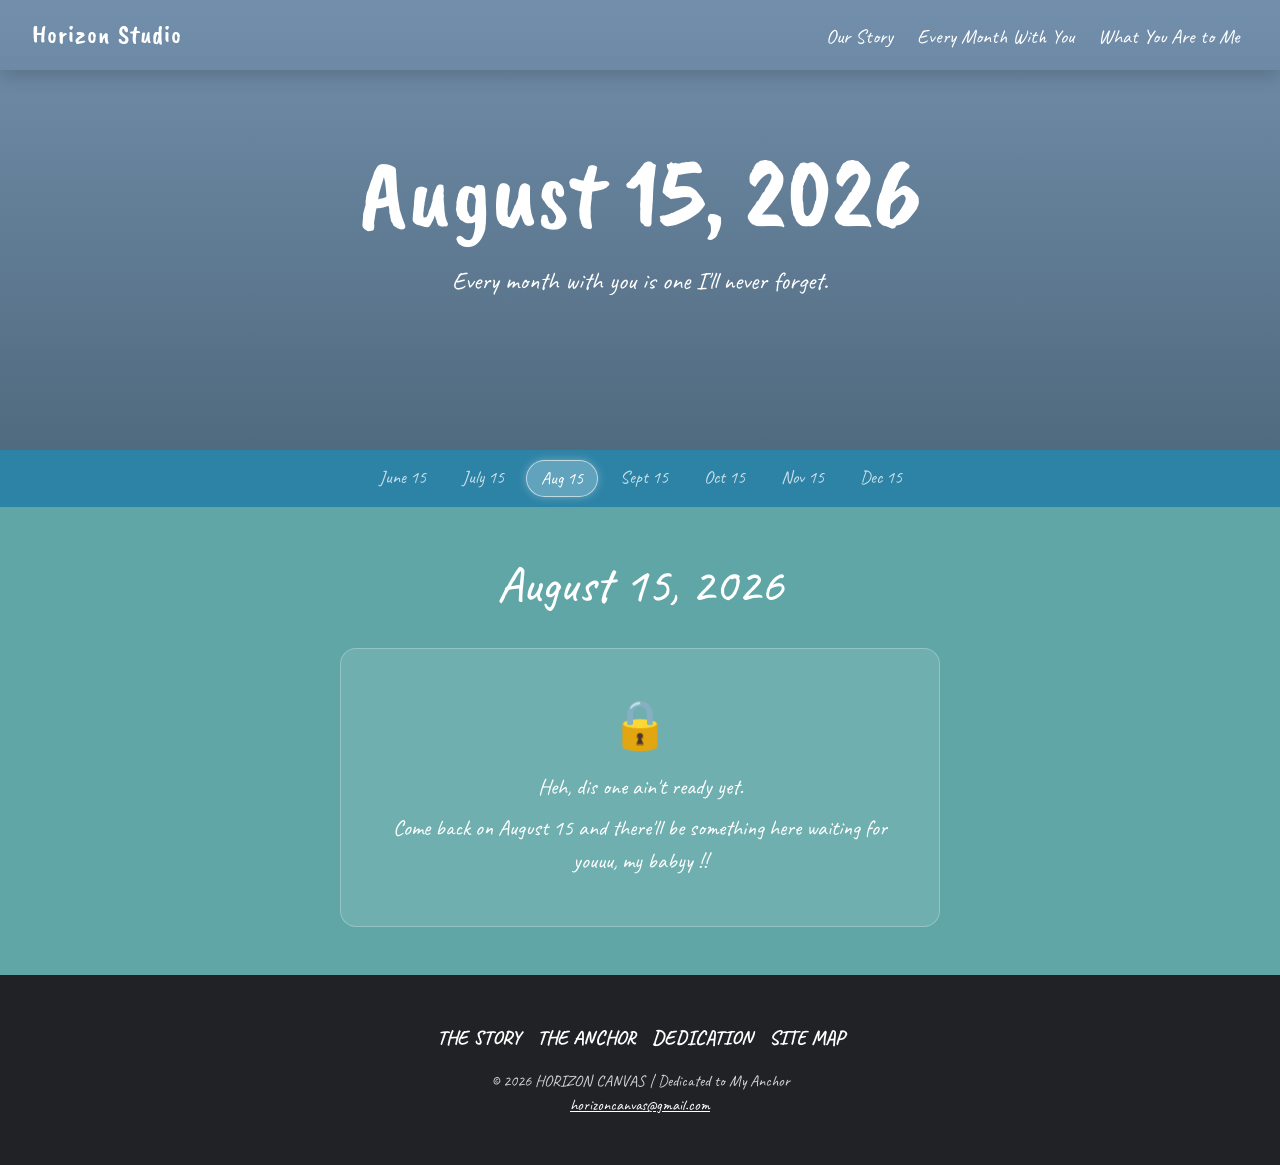
==== august.html @ 9392f64d "Add files via upload" ====
<!DOCTYPE html>
<html lang="en">
  <head>
    <meta charset="UTF-8" />
    <meta name="viewport" content="width=device-width, initial-scale=1.0" />
    <title>August 15 — Horizon Studio</title>
    <link href="https://cdn.jsdelivr.net/npm/bootstrap@5.3.3/dist/css/bootstrap.min.css" rel="stylesheet" integrity="sha384-QWTKZyjpPEjISv5WaRU9OFeRpok6YctnYmDr5pNlyT2bRjXh0JMhjY6hW+ALEwIH" crossorigin="anonymous" />
    <link rel="preconnect" href="https://fonts.googleapis.com" />
    <link rel="preconnect" href="https://fonts.gstatic.com" crossorigin />
    <link href="https://fonts.googleapis.com/css2?family=Caveat+Brush&family=Caveat:wght@400..700&display=swap" rel="stylesheet" />
    <link rel="stylesheet" href="style.css" />
  </head>

  <body class="d-flex flex-column min-vh-100">
    <section class="header">
      <nav class="navbar navbar-expand-lg fixed-top shadow" id="mainNavbar">
  <div class="container-fluid">
    <h2 class="m-0" style="color:white;font-family:'Caveat Brush',cursive;">Horizon Studio</h2>
    <button
      class="navbar-toggler"
      type="button"
      data-bs-toggle="collapse"
      data-bs-target="#navMenu"
      aria-controls="navMenu"
      aria-expanded="false"
      aria-label="Toggle navigation"
      style="border-color:rgba(255,255,255,0.7);"
    >
      <span class="navbar-toggler-icon" style="filter:invert(1);"></span>
    </button>
    <div class="collapse navbar-collapse" id="navMenu">
      <button
        class="navbar-close"
        type="button"
        data-bs-toggle="collapse"
        data-bs-target="#navMenu"
        aria-label="Close navigation"
      >✕</button>
      <ul class="navbar-nav ms-auto gap-2">
        <li class="nav-item"><a class="nav-link" href="index.html">Our Story</a></li>
        <li class="nav-item"><a class="nav-link" href="monthsary.html">Every Month With You</a></li>
        <li class="nav-item"><a class="nav-link" href="appreciation.html">What You Are to Me</a></li>
      </ul>
    </div>
  </div>
</nav>

      <div class="mid-cont">
        <h1>August 15, 2026</h1>
        <p>Every month with you is one I'll never forget.</p>
      </div>
    </section>

    <div class="month-nav">
      <div class="container-fluid">
        <div class="month-nav-links">
          <a href="june.html" class="month-link">June 15</a>
          <a href="july.html" class="month-link">July 15</a>
          <a href="august.html" class="month-link active">Aug 15</a>
          <a href="september.html" class="month-link">Sept 15</a>
          <a href="october.html" class="month-link">Oct 15</a>
          <a href="november.html" class="month-link">Nov 15</a>
          <a href="december.html" class="month-link">Dec 15</a>
        </div>
      </div>
    </div>

    <div class="container py-5 text-center">
  <h2>August 15, 2026</h2>
  <div class="locked-msg">
    <p>🔒</p>
    <p>Heh, dis one ain't ready yet.</p>
    <p>Come back on August 15 and there'll be something here waiting for youuu, my babyy !!</p>
  </div>
</div>

    <footer class="mt-auto py-5">
      <div class="container text-center">
        <nav class="mb-3 d-flex flex-wrap justify-content-center gap-3">
          <a href="#">THE STORY</a>
          <a href="#">THE ANCHOR</a>
          <a href="#">DEDICATION</a>
          <a href="#">SITE MAP</a>
        </nav>
        <span class="copyright">© 2026 HORIZON CANVAS | Dedicated to My Anchor</span>
        <br />
        <a href="mailto:horizoncanvas@gmail.com" class="footer-email">horizoncanvas@gmail.com</a>
      </div>
    </footer>

    <script src="https://cdn.jsdelivr.net/npm/bootstrap@5.3.3/dist/js/bootstrap.bundle.min.js"></script>

<script>
  window.addEventListener('scroll', function () {
    const nb = document.getElementById('mainNavbar');
    if (window.scrollY > 10) {
      nb.classList.add('scrolled');
    } else {
      nb.classList.remove('scrolled');
    }
  });

  const navMenu = document.getElementById('navMenu');
  const closeBtn = document.querySelector('.navbar-close');
  const toggler = document.querySelector('.navbar-toggler');

  navMenu.addEventListener('show.bs.collapse', function () {
    if (window.innerWidth < 992) {
      closeBtn.style.display = 'block';
      toggler.style.display = 'none';
    }
  });

  navMenu.addEventListener('hide.bs.collapse', function () {
    closeBtn.style.display = 'none';
    toggler.style.display = 'block';
  });
</script>
  </body>
</html>
---- style.css ----
@import url('https://fonts.googleapis.com/css2?family=Caveat+Brush&family=Caveat:wght@400..700&display=swap');

body {
  font-family: "Caveat", cursive;
  background-color: #60A6A6;
}

.header {
  min-height: 50vh;
  width: 100%;
  background-image: linear-gradient(rgba(122, 133, 174, 0.7), rgba(73, 81, 110, 0.7)), url("https://i.pinimg.com/1200x/1c/85/c0/1c85c0206e50aa7720fd21fe4bf96daf.jpg");
  background-position: center;
  background-size: cover;
  position: relative;
}

.container-fluid h2 {
  color: white;
  font-family: "Caveat Brush", cursive;
}

.mid-cont {
  width: 90%;
  color: #fff;
  position: absolute;
  top: 50%;
  left: 50%;
  transform: translate(-50%, -50%);
  text-align: center;
}

.mid-cont h1 {
  font-family: "Caveat Brush", cursive;
  font-size: 100px;
}

.mid-cont p {
  margin-top: 10px;
  font-size: 25px;
}

.container h2 {
  margin-bottom: 3%;
  font-size: 50px;
  color: white;
  text-align: center;
}

.container p {
  font-size: 25px;
  color: white;
  line-height: 1.4;
}

.navbar {
  padding: 14px 20px;
  transition: background-color 0.3s ease;
  background-color: transparent;
}

.navbar-close {
  display: none;
  background: none;
  border: none;
  color: white;
  font-size: 20px;
  cursor: pointer;
  opacity: 0.8;
  position: absolute;
  top: 12px;
  right: 14px;
  z-index: 1060;
}

.navbar-close:hover {
  opacity: 1;
}

.container-fluid h2 {
  color: white;
  font-family: "Caveat Brush", cursive;
  font-size: 26px;
  letter-spacing: 1px;
}

.navbar-toggler {
  border-color: rgba(255, 255, 255, 0.6);
}

.navbar-toggler-icon {
  filter: invert(1);
}

.navbar-nav .nav-link {
  color: #ffffff !important;
  font-family: "Caveat", cursive;
  font-size: 20px;
  position: relative;
  padding-bottom: 4px;
  transition: opacity 0.2s;
}

.navbar-nav .nav-link::after {
  content: '';
  position: absolute;
  bottom: 0;
  left: 0;
  width: 0;
  height: 2px;
  background-color: #ffffff;
  transition: width 0.25s ease;
}

.navbar-nav .nav-link:hover::after,
.navbar-nav .nav-link.active::after {
  width: 100%;
}

.navbar-nav .nav-link:hover {
  opacity: 0.85;
}



@media (max-width: 991px) {
  .navbar-collapse {
    position: absolute;
    top: 0;
    right: -280px;
    width: 280px;
    height: 100vh;
    background-color: rgba(35, 90, 110, 0.6);
    backdrop-filter: blur(16px);
    -webkit-backdrop-filter: blur(16px);
    z-index: 1060;
    transition: right 0.3s ease;
    padding: 80px 30px 30px;
    display: block !important;
  }

  .navbar-collapse.show {
    right: 0;
  }

  .navbar-nav {
    flex-direction: column;
    gap: 10px;
  }

  .navbar-nav .nav-link {
    font-size: 26px;
    padding: 10px 0;
    border-bottom: 1px solid rgba(255, 255, 255, 0.15);
  }

  .navbar-nav .nav-link::after {
    display: none;
  }
}



.month-nav {
  background-color: #2D83A6;
  padding: 10px 0;
  position: sticky;
  top: 56px;
  z-index: 999;
  overflow-x: auto;
  white-space: nowrap;
}

.month-nav-links {
  display: flex;
  gap: 8px;
  padding: 0 16px;
  justify-content: center;
  flex-wrap: nowrap;
}

.month-link {
  color: rgba(255, 255, 255, 0.75);
  text-decoration: none;
  font-family: "Caveat", cursive;
  font-size: 18px;
  padding: 4px 14px;
  border-radius: 20px;
  transition: all 0.2s;
  white-space: nowrap;
}

.month-link:hover,
.month-link.active {
  color: #ffffff !important;
  background-color: rgba(255, 255, 255, 0.25);
  border: 1px solid rgba(255, 255, 255, 0.6);
  box-shadow: 0 0 8px rgba(255, 255, 255, 0.3);
}

.month-section {
  margin-bottom: 60px;
  padding-top: 20px;
  border-bottom: 1px solid rgba(255, 255, 255, 0.15);
}

.month-section:last-child {
  border-bottom: none;
}

.month-section h2 {
  margin-bottom: 3%;
  font-size: 50px;
  color: white;
  text-align: center;
}

/* Locked month message */
.locked-msg {
  background-color: rgba(255, 255, 255, 0.1);
  border: 1px solid rgba(255, 255, 255, 0.25);
  border-radius: 16px;
  padding: 40px 30px;
  max-width: 600px;
  margin: 0 auto;
}

.locked-msg p:first-child {
  font-size: 48px;
  margin-bottom: 10px;
}

.locked-msg p {
  font-size: 22px;
  color: white;
  line-height: 1.5;
  margin-bottom: 8px;
}

/* Footer */
footer {
  background-color: #212226;
  color: #fff;
}

footer nav a {
  color: white;
  text-decoration: none;
  font-size: 20px;
  font-weight: bold;
}

footer a {
  color: #fff;
  font-size: 16px;
  text-decoration: underline;
}

.copyright {
  font-size: 16px;
  opacity: 0.8;
}

.reveal-btn {
  color: white;
  border-color: #2D83A6;
  background: #2D83A6;
}

.reveal-btn .hover-text {
  display: none;
}

.reveal-btn:hover {
  background-color: #2D83A6;
  border-color: #0a9396;
  color: white;
}

.reveal-btn:hover .default-text {
  display: none;
}

.reveal-btn:hover .hover-text {
  display: inline;
}

.btn-sm {
  padding: 2px 10px;
  font-size: 0.85rem;
  vertical-align: middle;
}

.header-slim {
  min-height: 0;
  height: 56px;
}

.header-slim .mid-cont {
  display: none;
}

.jar-page {
  padding: 20px 20px 60px;
}

.jar-title {
  font-size: 48px;
  color: white;
  text-align: center;
  margin-bottom: 8px;
}

.jar-sub {
  font-size: 20px;
  color: rgba(255, 255, 255, 0.82);
  text-align: center;
  margin-bottom: 44px;
}

.jar-btn {
  background: none;
  border: none;
  cursor: pointer;
  padding: 0;
  display: block;
  filter: none;
  transition: filter 0.2s ease;
  margin-top: -20px;
}

.jar-btn:hover {
  filter: drop-shadow(0px 6px 14px rgba(0, 0, 0, 0.18));
}

.jar-btn:active {
  transform: scale(0.97);
}

.tap-hint {
  font-size: 20px;
  color: rgba(255, 255, 255, 0.75);
  margin-top: 14px;
  text-align: center;
  animation: pulse 2.2s ease-in-out infinite;
}

@keyframes pulse {
  0%, 100% { opacity: 0.7; }
  50% { opacity: 1; }
}

.done-msg {
  font-size: 20px;
  color: white;
  text-align: center;
  margin-top: 10px;
  opacity: 0;
  transition: opacity 0.5s;
}

.done-msg.show { opacity: 1; }

.paper-modal-bg {
  display: none;
  position: fixed;
  inset: 0;
  background: rgba(0, 0, 0, 0.48);
  z-index: 9999;
  align-items: center;
  justify-content: center;
  padding: 20px;
}

.paper-modal-bg.open { display: flex; }

.paper {
  background: #fffef5;
  border-radius: 3px;
  padding: 38px 34px 28px;
  max-width: 420px;
  width: 100%;
  position: relative;
  transform: rotate(-1deg);
  animation: unfurl 0.32s ease;
}

@keyframes unfurl {
  from { transform: translateY(28px) scale(0.92) rotate(-1deg); opacity: 0; }
  to { transform: translateY(0) scale(1) rotate(-1deg); opacity: 1; }
}

.paper-lines {
  position: absolute;
  inset: 0;
  overflow: hidden;
  border-radius: 3px;
  pointer-events: none;
}

.paper-num {
  font-family: "Caveat", cursive;
  font-size: 14px;
  color: #bbb;
  margin-bottom: 10px;
  position: relative;
  z-index: 1;
}

.paper-msg {
  font-family: "Caveat", cursive;
  font-size: 27px;
  color: #3a3630;
  line-height: 1.5;
  position: relative;
  z-index: 1;
}

.paper-close {
  margin-top: 22px;
  font-family: "Caveat", cursive;
  font-size: 18px;
  color: #2D83A6;
  background: none;
  border: 1px solid #2D83A6;
  border-radius: 20px;
  padding: 6px 0;
  cursor: pointer;
  display: block;
  width: 100%;
  position: relative;
  z-index: 1;
  transition: all 0.2s ease;
}

.paper-close:hover {
  background-color: #2D83A6 !important;
  color: white !important;
}


@media only screen and (max-width: 768px) {
  .mid-cont h1 {
    font-size: 60px;
  }

  .mid-cont p {
    font-size: 20px;
  }

  .container h2 {
    font-size: 36px;
  }

  .container p {
    font-size: 20px;
  }

  footer nav a {
    font-size: 16px;
  }

  .month-nav-links {
    justify-content: flex-start;
  }

  .month-section h2 {
    font-size: 36px;
  }

  .locked-msg p {
    font-size: 18px;
  }

  .jar-btn svg {
    width: 280px;
    height: 430px;
  }
}

@media only screen and (max-width: 575px) {
  .header {
    min-height: 50vh;
  }

  .mid-cont h1 {
    font-size: 38px;
  }

  .mid-cont p {
    font-size: 16px;
  }

  .container h2 {
    font-size: 28px;
  }

  .container p {
    font-size: 17px;
  }

  .container {
    padding-left: 16px;
    padding-right: 16px;
  }

  footer nav a {
    font-size: 14px;
  }

  .copyright {
    font-size: 13px;
  }

  .month-section h2 {
    font-size: 28px;
  }

  .month-link {
    font-size: 16px;
  }

  .locked-msg {
    padding: 24px 18px;
  }

  .locked-msg p {
    font-size: 16px;
  }

  .locked-msg p:first-child {
    font-size: 36px;
  }

  .jar-btn svg {
    width: 220px;
    height: 340px;
  }

  .jar-page {
    padding: 16px 16px 40px;
  }

  .paper {
    padding: 28px 22px 22px;
  }

  .paper-msg {
    font-size: 22px;
  }
}

@media only screen and (max-width: 375px) {
  .mid-cont h1 {
    font-size: 32px;
  }

  .jar-btn svg {
    width: 190px;
    height: 295px;
  }
}
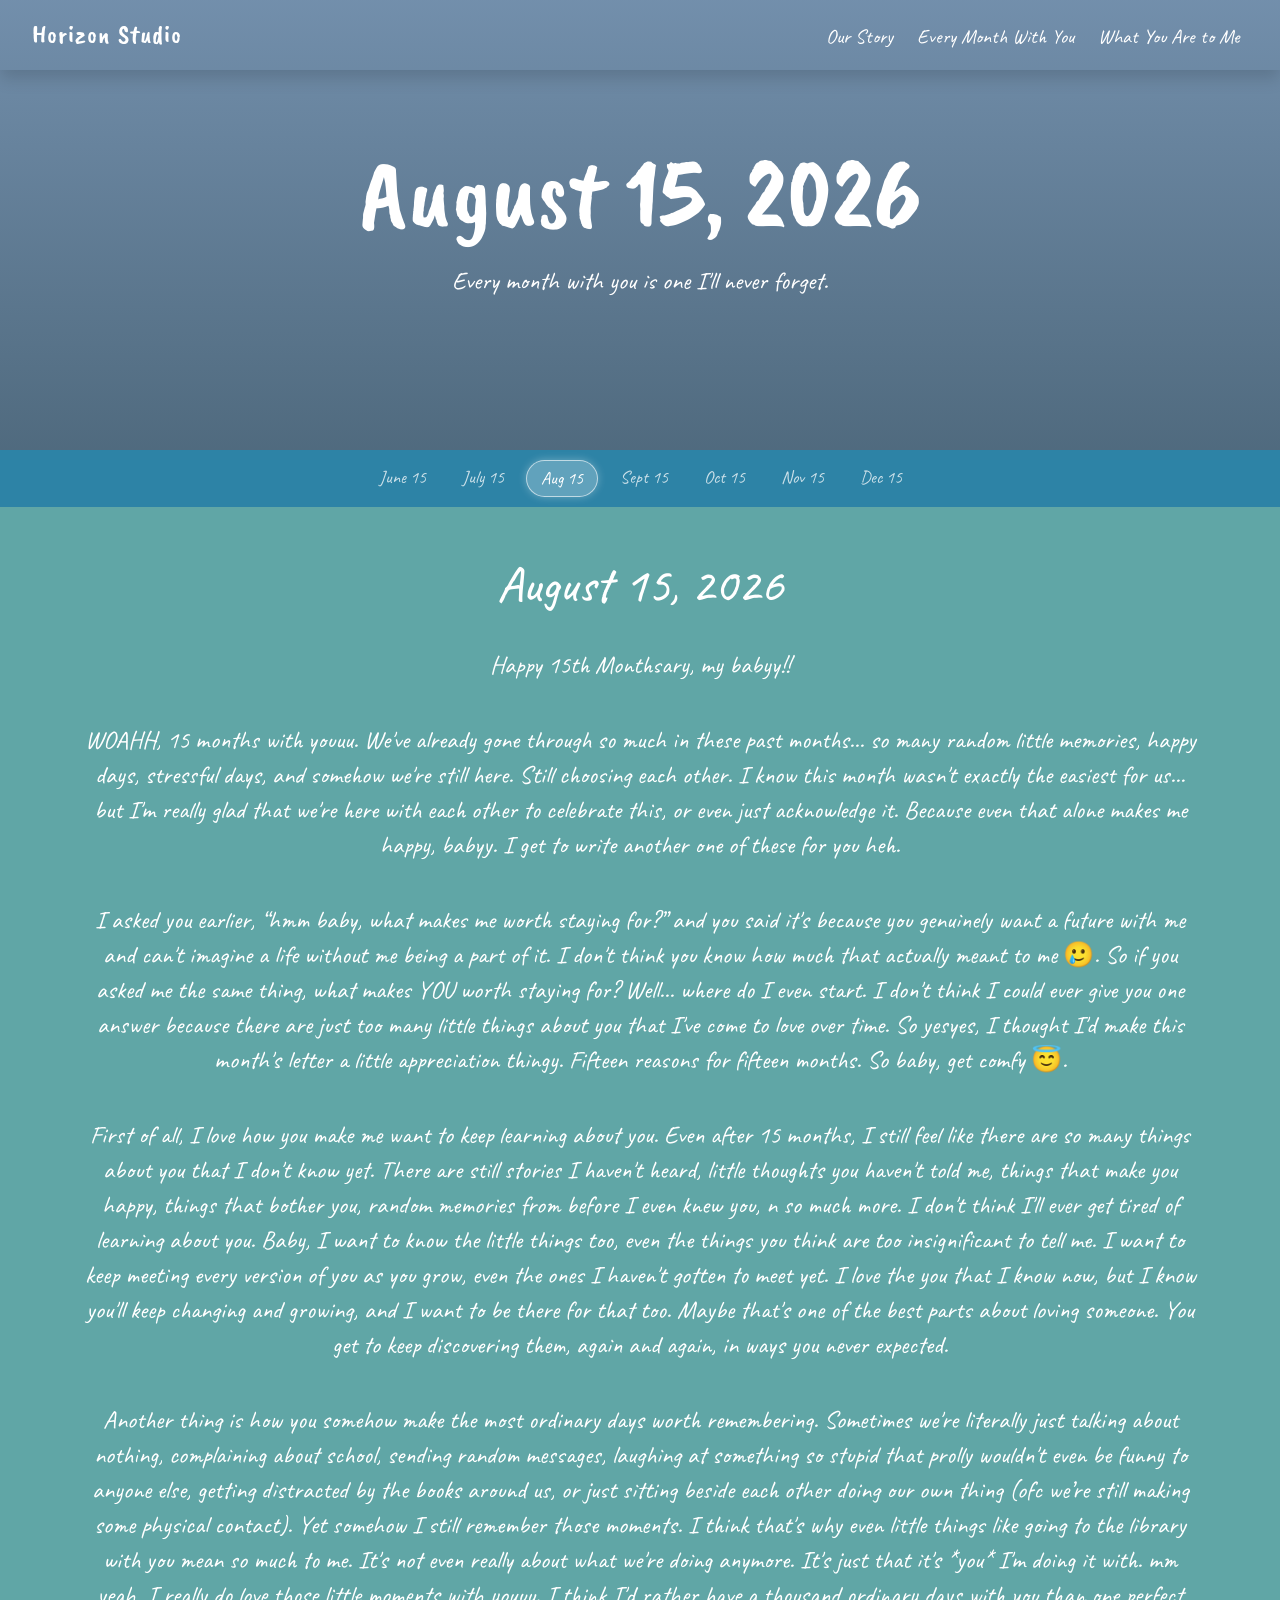
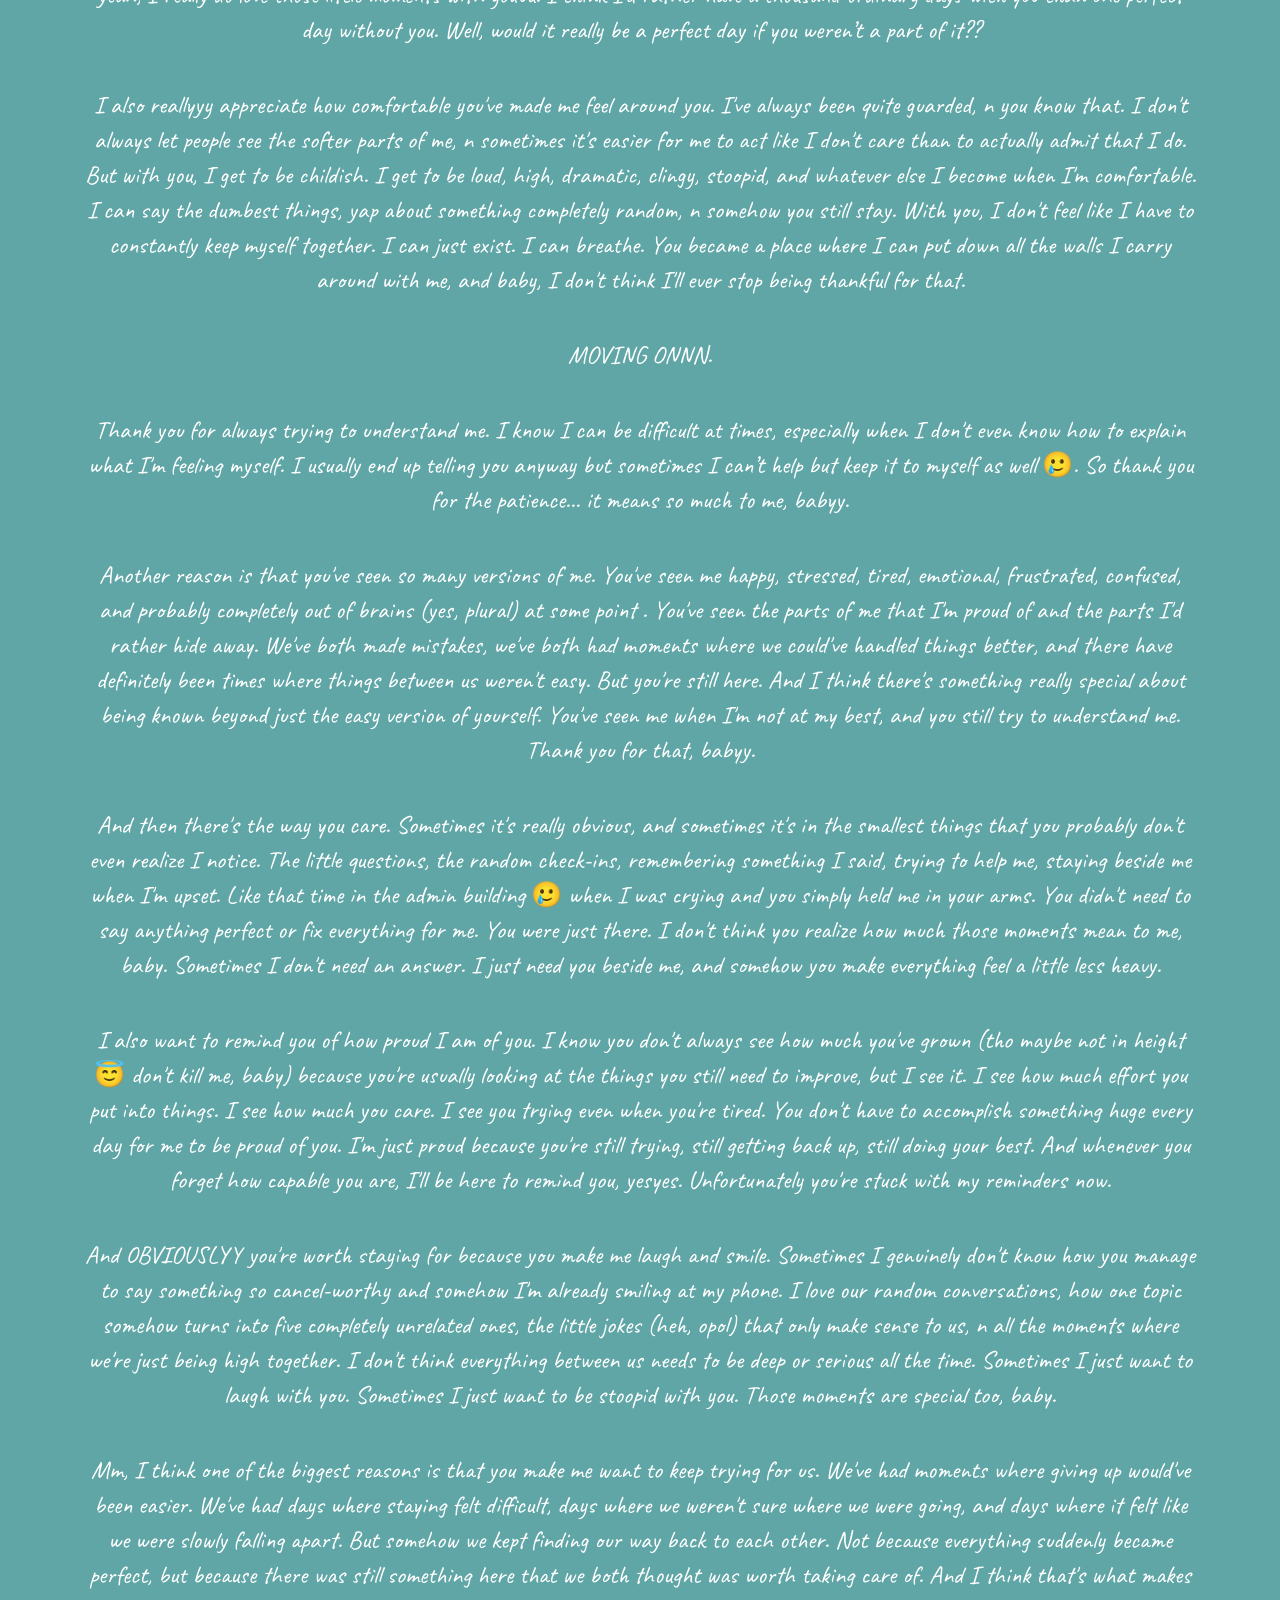
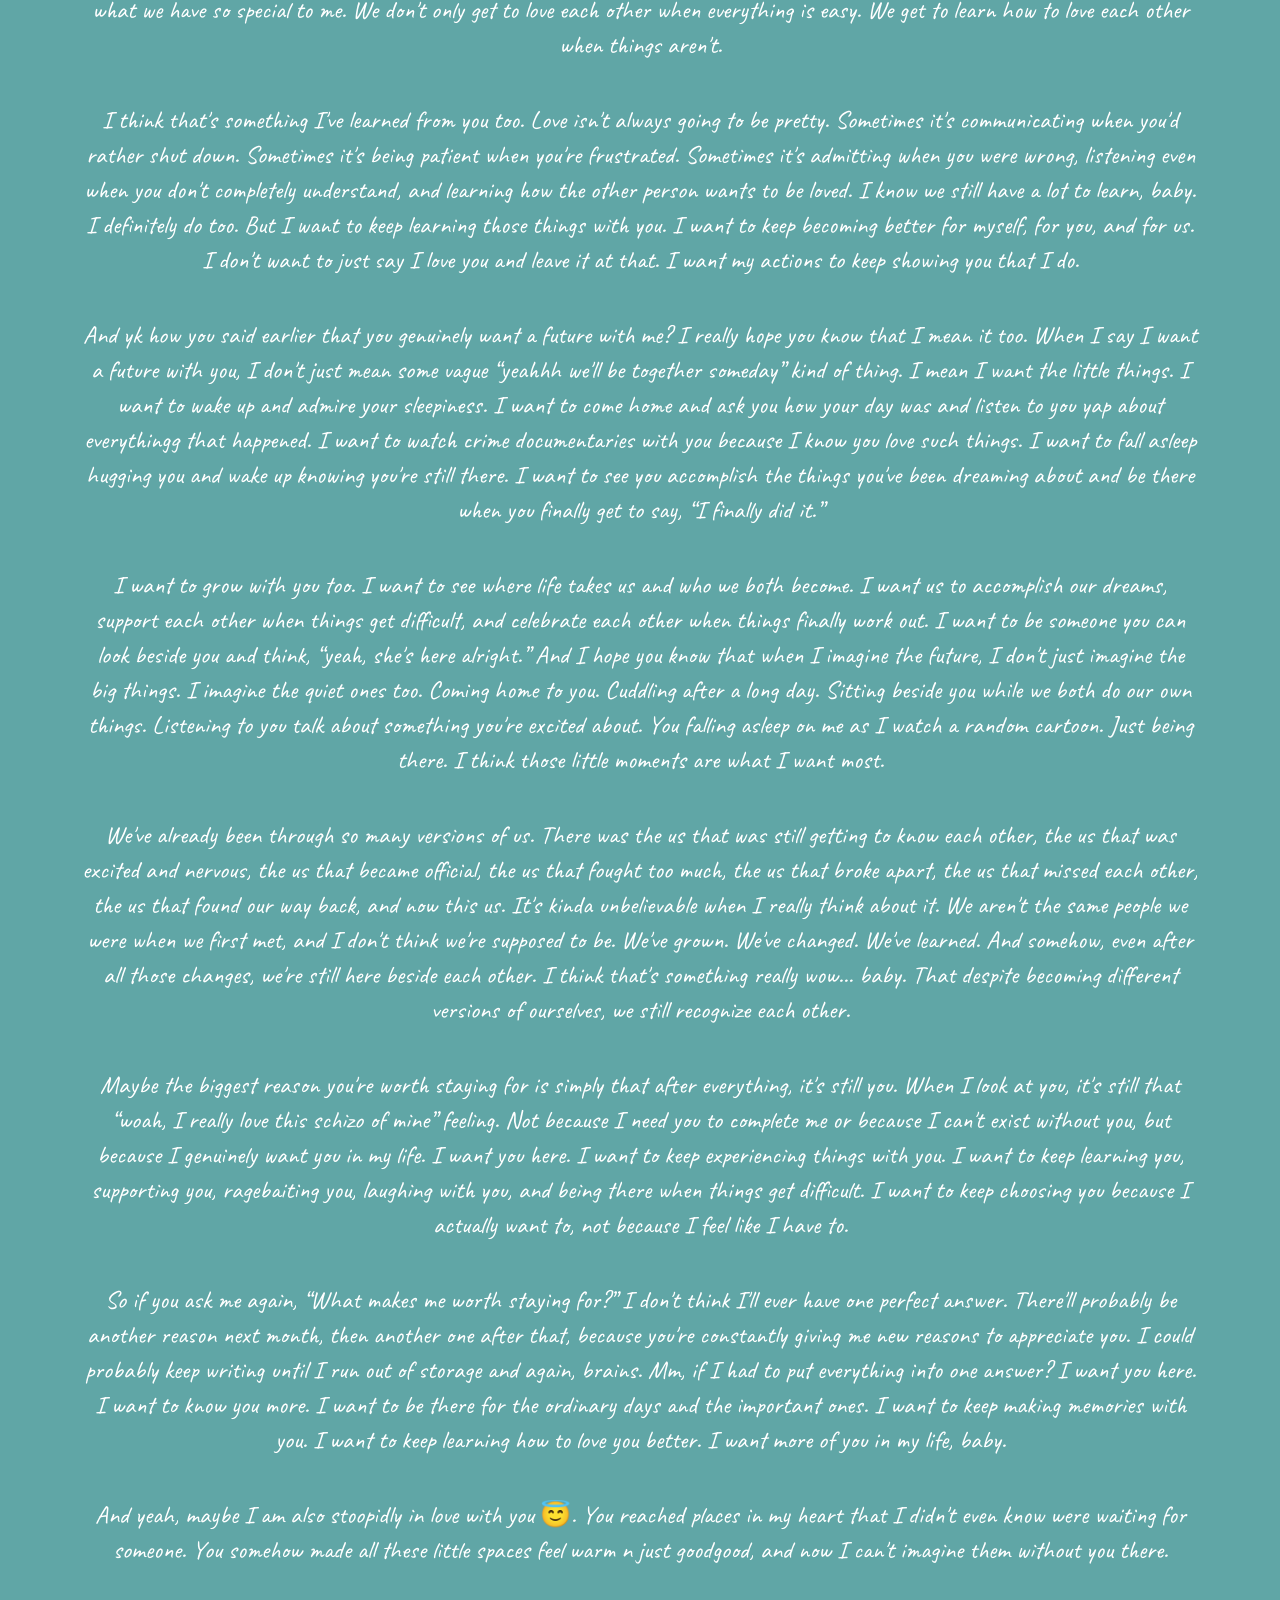
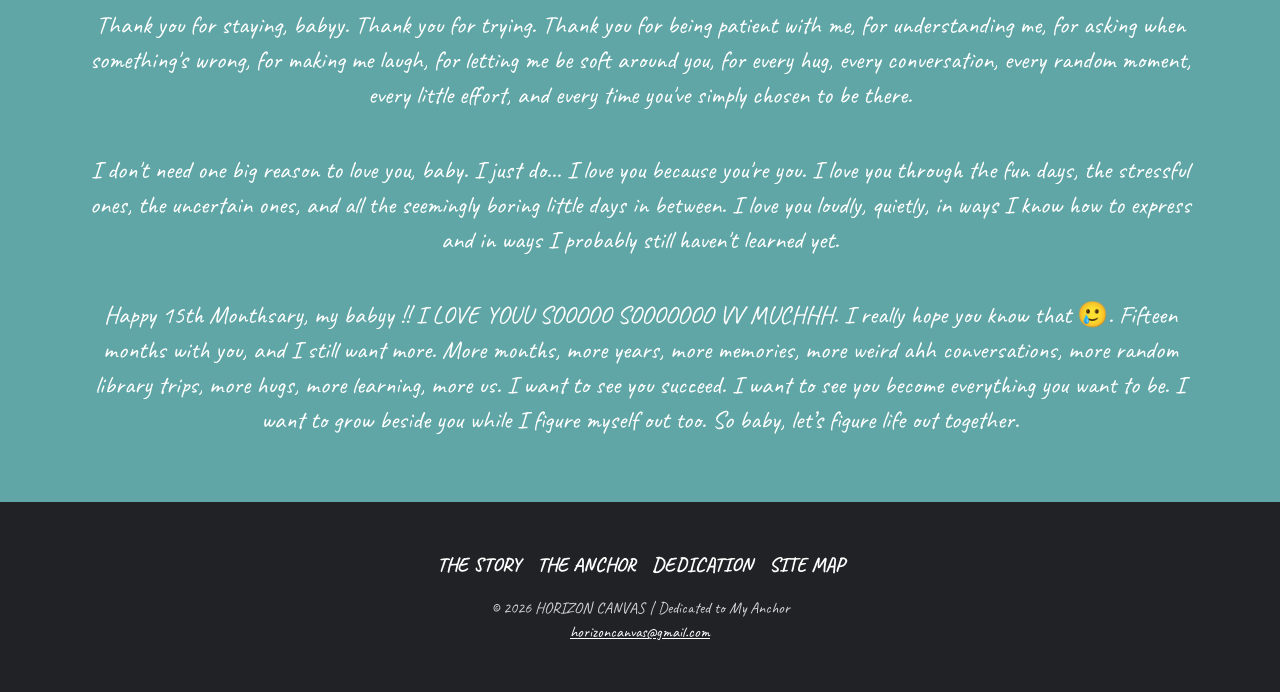
==== commit ca795534: "Update august.html" ====
--- a/august.html
+++ b/august.html
@@ -67,11 +67,75 @@
 
     <div class="container py-5 text-center">
   <h2>August 15, 2026</h2>
-  <div class="locked-msg">
-    <p>🔒</p>
-    <p>Heh, dis one ain't ready yet.</p>
-    <p>Come back on August 15 and there'll be something here waiting for youuu, my babyy !!</p>
-  </div>
+    
+<p>Happy 15th Monthsary, my babyy!!</p>
+<br>
+
+<p>WOAHH, 15 months with youuu. We've already gone through so much in these past months... so many random little memories, happy days, stressful days, and somehow we're still here. Still choosing each other. I know this month wasn't exactly the easiest for us… but I'm really glad that we're here with each other to celebrate this, or even just acknowledge it. Because even that alone makes me happy, babyy. I get to write another one of these for you heh.</p>
+<br>
+
+<p>I asked you earlier, “hmm baby, what makes me worth staying for?” and you said it's because you genuinely want a future with me and can't imagine a life without me being a part of it. I don't think you know how much that actually meant to me 🥲. So if you asked me the same thing, what makes YOU worth staying for? Well... where do I even start. I don't think I could ever give you one answer because there are just too many little things about you that I've come to love over time. So yesyes, I thought I'd make this month's letter a little appreciation thingy. Fifteen reasons for fifteen months. So baby, get comfy 😇.</p>
+<br>
+
+<p>First of all, I love how you make me want to keep learning about you. Even after 15 months, I still feel like there are so many things about you that I don't know yet. There are still stories I haven't heard, little thoughts you haven't told me, things that make you happy, things that bother you, random memories from before I even knew you, n so much more. I don't think I'll ever get tired of learning about you. Baby, I want to know the little things too, even the things you think are too insignificant to tell me. I want to keep meeting every version of you as you grow, even the ones I haven't gotten to meet yet. I love the you that I know now, but I know you'll keep changing and growing, and I want to be there for that too. Maybe that's one of the best parts about loving someone. You get to keep discovering them, again and again, in ways you never expected.</p>
+<br>
+
+<p>Another thing is how you somehow make the most ordinary days worth remembering. Sometimes we're literally just talking about nothing, complaining about school, sending random messages, laughing at something so stupid that prolly wouldn't even be funny to anyone else, getting distracted by the books around us, or just sitting beside each other doing our own thing (ofc we’re still making some physical contact). Yet somehow I still remember those moments. I think that's why even little things like going to the library with you mean so much to me. It's not even really about what we're doing anymore. It's just that it's *you* I'm doing it with. mm yeah, I really do love those little moments with youuu. I think I'd rather have a thousand ordinary days with you than one perfect day without you. Well, would it really be a perfect day if you weren’t a part of it??</p>
+<br>
+
+<p>I also reallyyy appreciate how comfortable you've made me feel around you. I've always been quite guarded, n you know that. I don't always let people see the softer parts of me, n sometimes it's easier for me to act like I don't care than to actually admit that I do. But with you, I get to be childish. I get to be loud, high, dramatic, clingy, stoopid, and whatever else I become when I'm comfortable. I can say the dumbest things, yap about something completely random, n somehow you still stay. With you, I don't feel like I have to constantly keep myself together. I can just exist. I can breathe. You became a place where I can put down all the walls I carry around with me, and baby, I don't think I'll ever stop being thankful for that.</p>
+<br>
+
+<p>MOVING ONNN.</p>
+<br>
+
+<p>Thank you for always trying to understand me. I know I can be difficult at times, especially when I don't even know how to explain what I'm feeling myself. I usually end up telling you anyway but sometimes I can’t help but keep it to myself as well 🥲. So thank you for the patience… it means so much to me, babyy.</p>
+<br>
+
+<p>Another reason is that you've seen so many versions of me. You've seen me happy, stressed, tired, emotional, frustrated, confused, and probably completely out of brains (yes, plural) at some point . You've seen the parts of me that I'm proud of and the parts I'd rather hide away. We've both made mistakes, we've both had moments where we could've handled things better, and there have definitely been times where things between us weren't easy. But you're still here. And I think there's something really special about being known beyond just the easy version of yourself. You've seen me when I'm not at my best, and you still try to understand me. Thank you for that, babyy.</p>
+<br>
+
+<p>And then there's the way you care. Sometimes it's really obvious, and sometimes it's in the smallest things that you probably don't even realize I notice. The little questions, the random check-ins, remembering something I said, trying to help me, staying beside me when I'm upset. Like that time in the admin building 🥲 when I was crying and you simply held me in your arms. You didn't need to say anything perfect or fix everything for me. You were just there. I don't think you realize how much those moments mean to me, baby. Sometimes I don't need an answer. I just need you beside me, and somehow you make everything feel a little less heavy.</p>
+<br>
+
+<p>I also want to remind you of  how proud I am of you. I know you don't always see how much you've grown (tho maybe not in height 😇 don't kill me, baby) because you're usually looking at the things you still need to improve, but I see it. I see how much effort you put into things. I see how much you care. I see you trying even when you're tired. You don't have to accomplish something huge every day for me to be proud of you. I'm just proud because you're still trying, still getting back up, still doing your best. And whenever you forget how capable you are, I'll be here to remind you, yesyes. Unfortunately you're stuck with my reminders now.</p>
+<br>
+
+<p>And OBVIOUSLYY you're worth staying for because you make me laugh and smile. Sometimes I genuinely don't know how you manage to say something so cancel-worthy and somehow I'm already smiling at my phone. I love our random conversations, how one topic somehow turns into five completely unrelated ones, the little jokes (heh, opol) that only make sense to us, n all the moments where we're just being high together. I don't think everything between us needs to be deep or serious all the time. Sometimes I just want to laugh with you. Sometimes I just want to be stoopid with you. Those moments are special too, baby.</p>
+<br>
+
+<p>Mm, I think one of the biggest reasons is that you make me want to keep trying for us. We've had moments where giving up would've been easier. We've had days where staying felt difficult, days where we weren't sure where we were going, and days where it felt like we were slowly falling apart. But somehow we kept finding our way back to each other. Not because everything suddenly became perfect, but because there was still something here that we both thought was worth taking care of. And I think that's what makes what we have so special to me. We don't only get to love each other when everything is easy. We get to learn how to love each other when things aren't.</p>
+<br>
+
+<p>I think that's something I've learned from you too. Love isn't always going to be pretty. Sometimes it's communicating when you'd rather shut down. Sometimes it's being patient when you're frustrated. Sometimes it's admitting when you were wrong, listening even when you don't completely understand, and learning how the other person wants to be loved. I know we still have a lot to learn, baby. I definitely do too. But I want to keep learning those things with you. I want to keep becoming better for myself, for you, and for us. I don't want to just say I love you and leave it at that. I want my actions to keep showing you that I do.</p>
+<br>
+
+<p>And yk how you said earlier that you genuinely want a future with me? I really hope you know that I mean it too. When I say I want a future with you, I don't just mean some vague “yeahhh we'll be together someday” kind of thing. I mean I want the little things. I want to wake up and admire your sleepiness. I want to come home and ask you how your day was and listen to you yap about everythingg that happened. I want to watch crime documentaries with you because I know you love such things. I want to fall asleep hugging you and wake up knowing you're still there. I want to see you accomplish the things you've been dreaming about and be there when you finally get to say, “I finally did it.”</p>
+<br>
+
+<p>I want to grow with you too. I want to see where life takes us and who we both become. I want us to accomplish our dreams, support each other when things get difficult, and celebrate each other when things finally work out. I want to be someone you can look beside you and think, “yeah, she's here alright.” And I hope you know that when I imagine the future, I don't just imagine the big things. I imagine the quiet ones too. Coming home to you. Cuddling after a long day. Sitting beside you while we both do our own things. Listening to you talk about something you're excited about. You falling asleep on me as I watch a random cartoon. Just being there. I think those little moments are what I want most.</p>
+<br>
+
+<p>We've already been through so many versions of us. There was the us that was still getting to know each other, the us that was excited and nervous, the us that became official, the us that fought too much, the us that broke apart, the us that missed each other, the us that found our way back, and now this us. It's kinda unbelievable when I really think about it. We aren't the same people we were when we first met, and I don't think we're supposed to be. We've grown. We've changed. We've learned. And somehow, even after all those changes, we're still here beside each other. I think that's something really wow… baby. That despite becoming different versions of ourselves, we still recognize each other.</p>
+<br>
+
+<p>Maybe the biggest reason you're worth staying for is simply that after everything, it's still you. When I look at you, it's still that “woah, I really love this schizo of mine” feeling. Not because I need you to complete me or because I can't exist without you, but because I genuinely want you in my life. I want you here. I want to keep experiencing things with you. I want to keep learning you, supporting you, ragebaiting you, laughing with you, and being there when things get difficult. I want to keep choosing you because I actually want to, not because I feel like I have to.</p>
+<br>
+
+<p>So if you ask me again, “What makes me worth staying for?” I don't think I'll ever have one perfect answer. There'll probably be another reason next month, then another one after that, because you're constantly giving me new reasons to appreciate you. I could probably keep writing until I run out of storage and again, brains. Mm, if I had to put everything into one answer? I want you here. I want to know you more. I want to be there for the ordinary days and the important ones. I want to keep making memories with you. I want to keep learning how to love you better. I want more of you in my life, baby.</p>
+<br>
+
+<p>And yeah, maybe I am also stoopidly in love with you 😇. You reached places in my heart that I didn't even know were waiting for someone. You somehow made all these little spaces feel warm n just goodgood, and now I can't imagine them without you there.</p>
+<br>
+
+<p>Thank you for staying, babyy. Thank you for trying. Thank you for being patient with me, for understanding me, for asking when something's wrong, for making me laugh, for letting me be soft around you, for every hug, every conversation, every random moment, every little effort, and every time you've simply chosen to be there.</p>
+<br>
+
+<p>I don't need one big reason to love you, baby. I just do... I love you because you're you. I love you through the fun days, the stressful ones, the uncertain ones, and all the seemingly boring little days in between. I love you loudly, quietly, in ways I know how to express and in ways I probably still haven't learned yet.</p>
+<br>
+
+<p>Happy 15th Monthsary, my babyy !! I LOVE YOUU SOOOOO SOOOOOOO VV MUCHHH. I really hope you know that 🥲. Fifteen months with you, and I still want more. More months, more years, more memories, more weird ahh conversations, more random library trips, more hugs, more learning, more us. I want to see you succeed. I want to see you become everything you want to be. I want to grow beside you while I figure myself out too. So baby, let’s figure life out together.</p>
+
 </div>
 
     <footer class="mt-auto py-5">
@@ -117,4 +181,4 @@
   });
 </script>
   </body>
-</html>+</html>
--- a/style.css
+++ b/style.css
@@ -1,6 +1,13 @@
 @import url('https://fonts.googleapis.com/css2?family=Caveat+Brush&family=Caveat:wght@400..700&display=swap');
 
+html {
+  height: 100%;
+}
+
 body {
+  min-height: 100vh;
+  display: flex;
+  flex-direction: column;
   font-family: "Caveat", cursive;
   background-color: #60A6A6;
 }
@@ -8,7 +15,7 @@
 .header {
   min-height: 50vh;
   width: 100%;
-  background-image: linear-gradient(rgba(122, 133, 174, 0.7), rgba(73, 81, 110, 0.7)), url("https://i.pinimg.com/1200x/1c/85/c0/1c85c0206e50aa7720fd21fe4bf96daf.jpg");
+  background-image: linear-gradient(rgba(122, 133, 174, 0.7), rgba(73, 81, 110, 0.7)), url("../Horizon-Studio/images/pic.jpg");
   background-position: center;
   background-size: cover;
   position: relative;
@@ -237,9 +244,21 @@
 }
 
 /* Footer */
+
+
 footer {
+  width: 100%;
+  margin-top: auto;
+  padding: 3rem 0;
   background-color: #212226;
   color: #fff;
+}
+
+footer .container-fluid {
+  width: 100%;
+  max-width: 100%;
+  padding-left: 0;
+  padding-right: 0;
 }
 
 footer nav a {
@@ -558,4 +577,4 @@
     width: 190px;
     height: 295px;
   }
-}+}
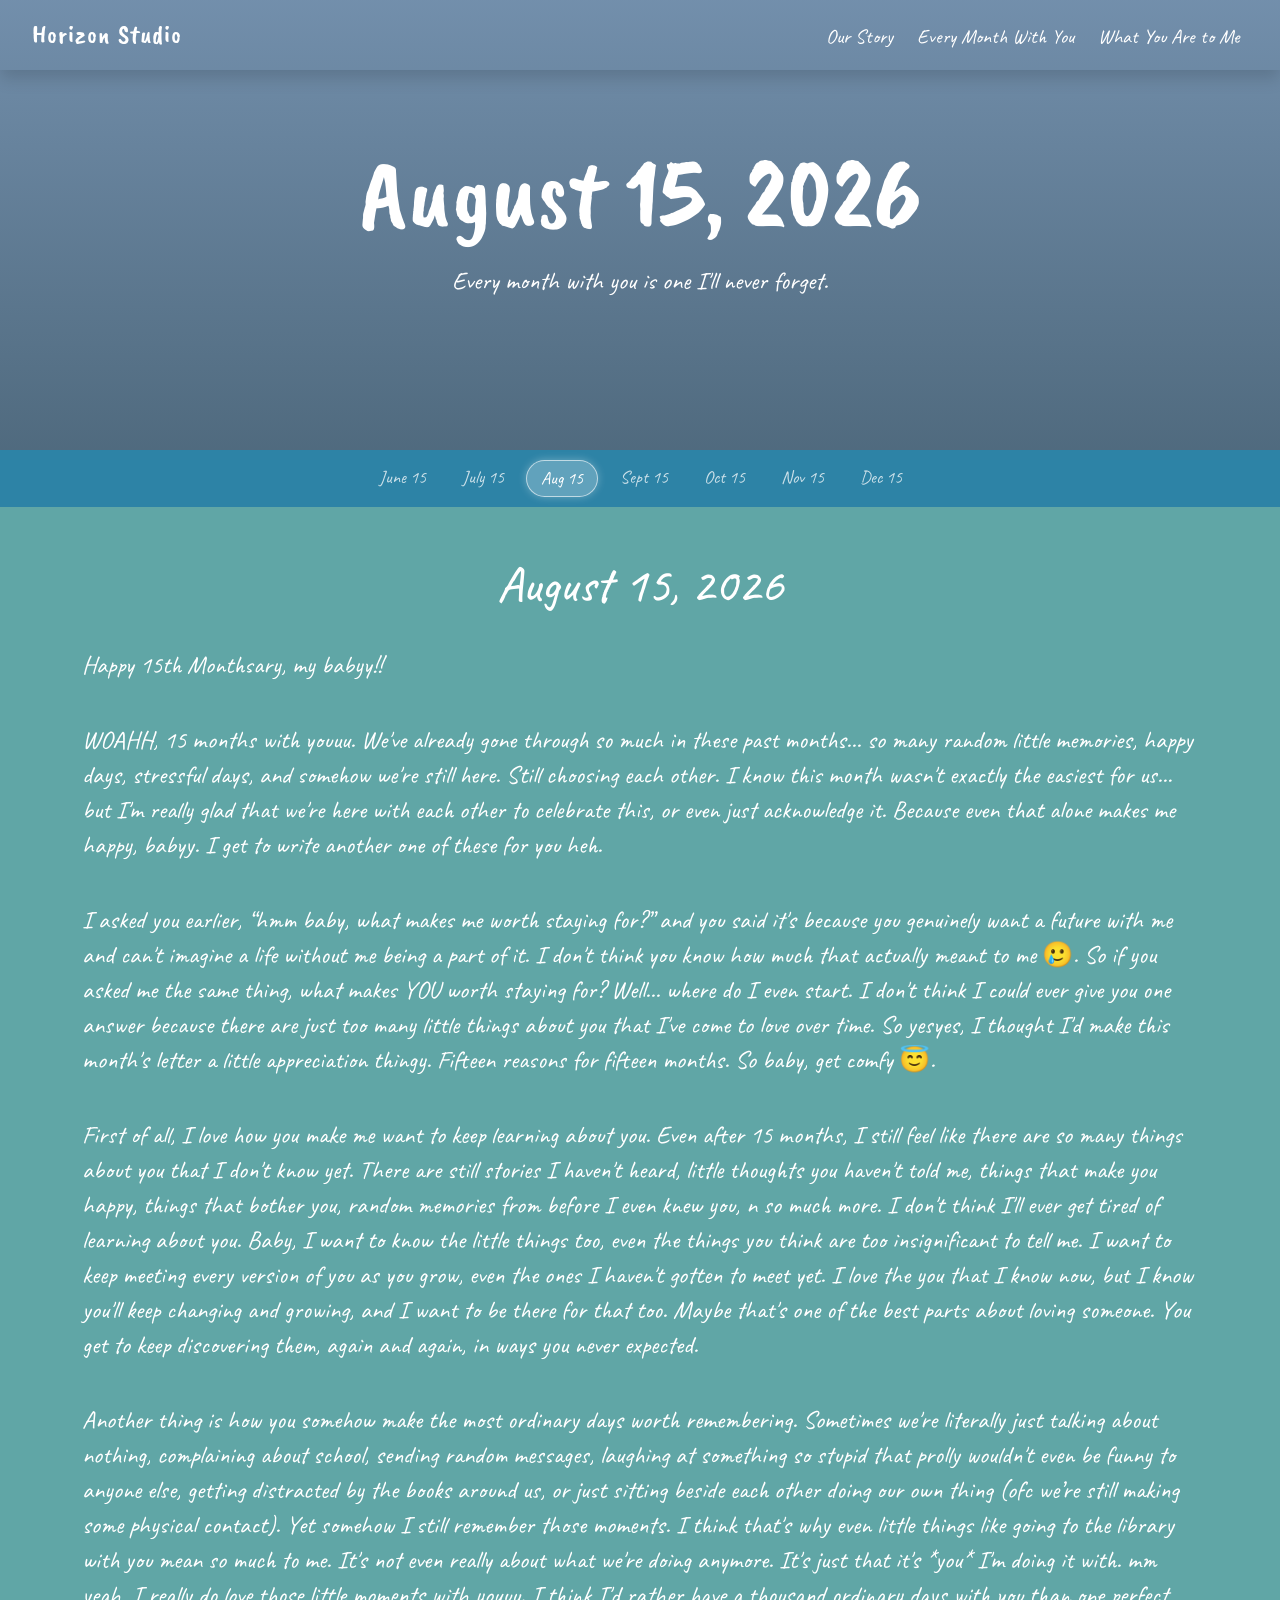
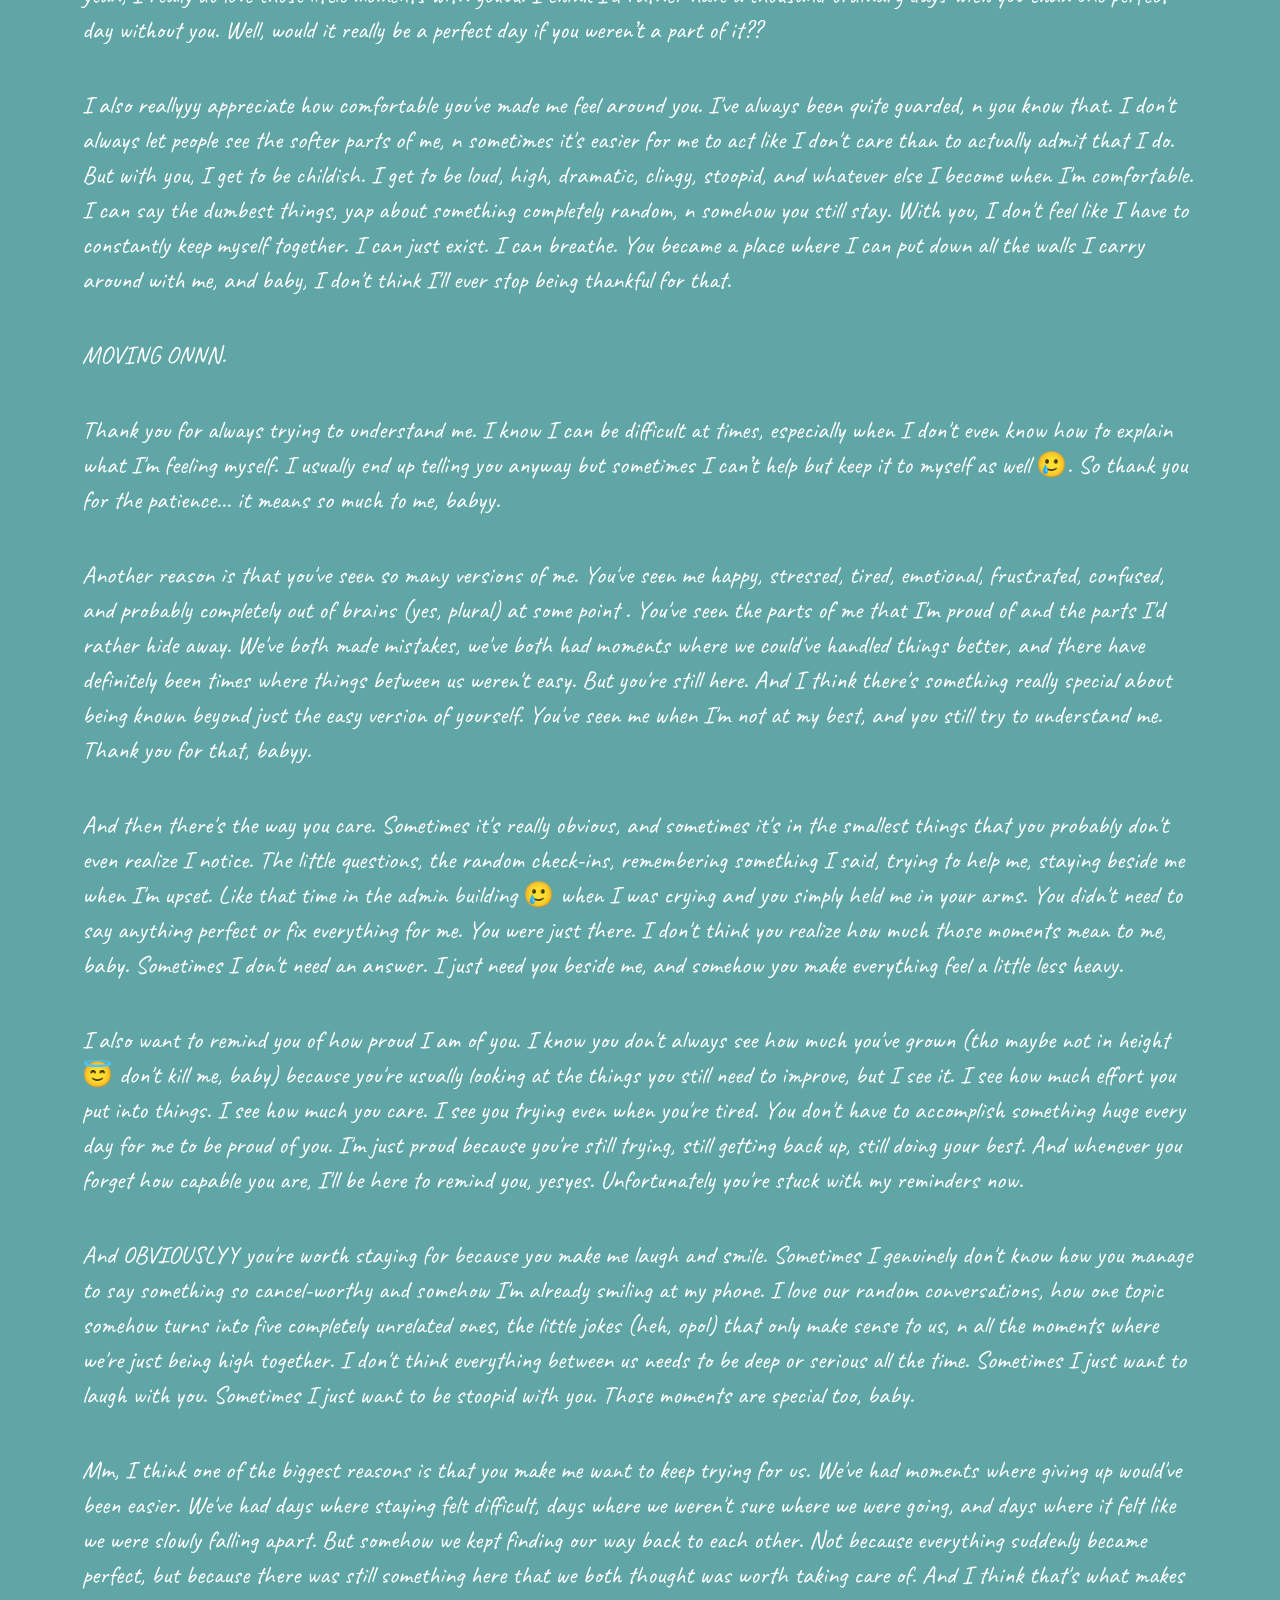
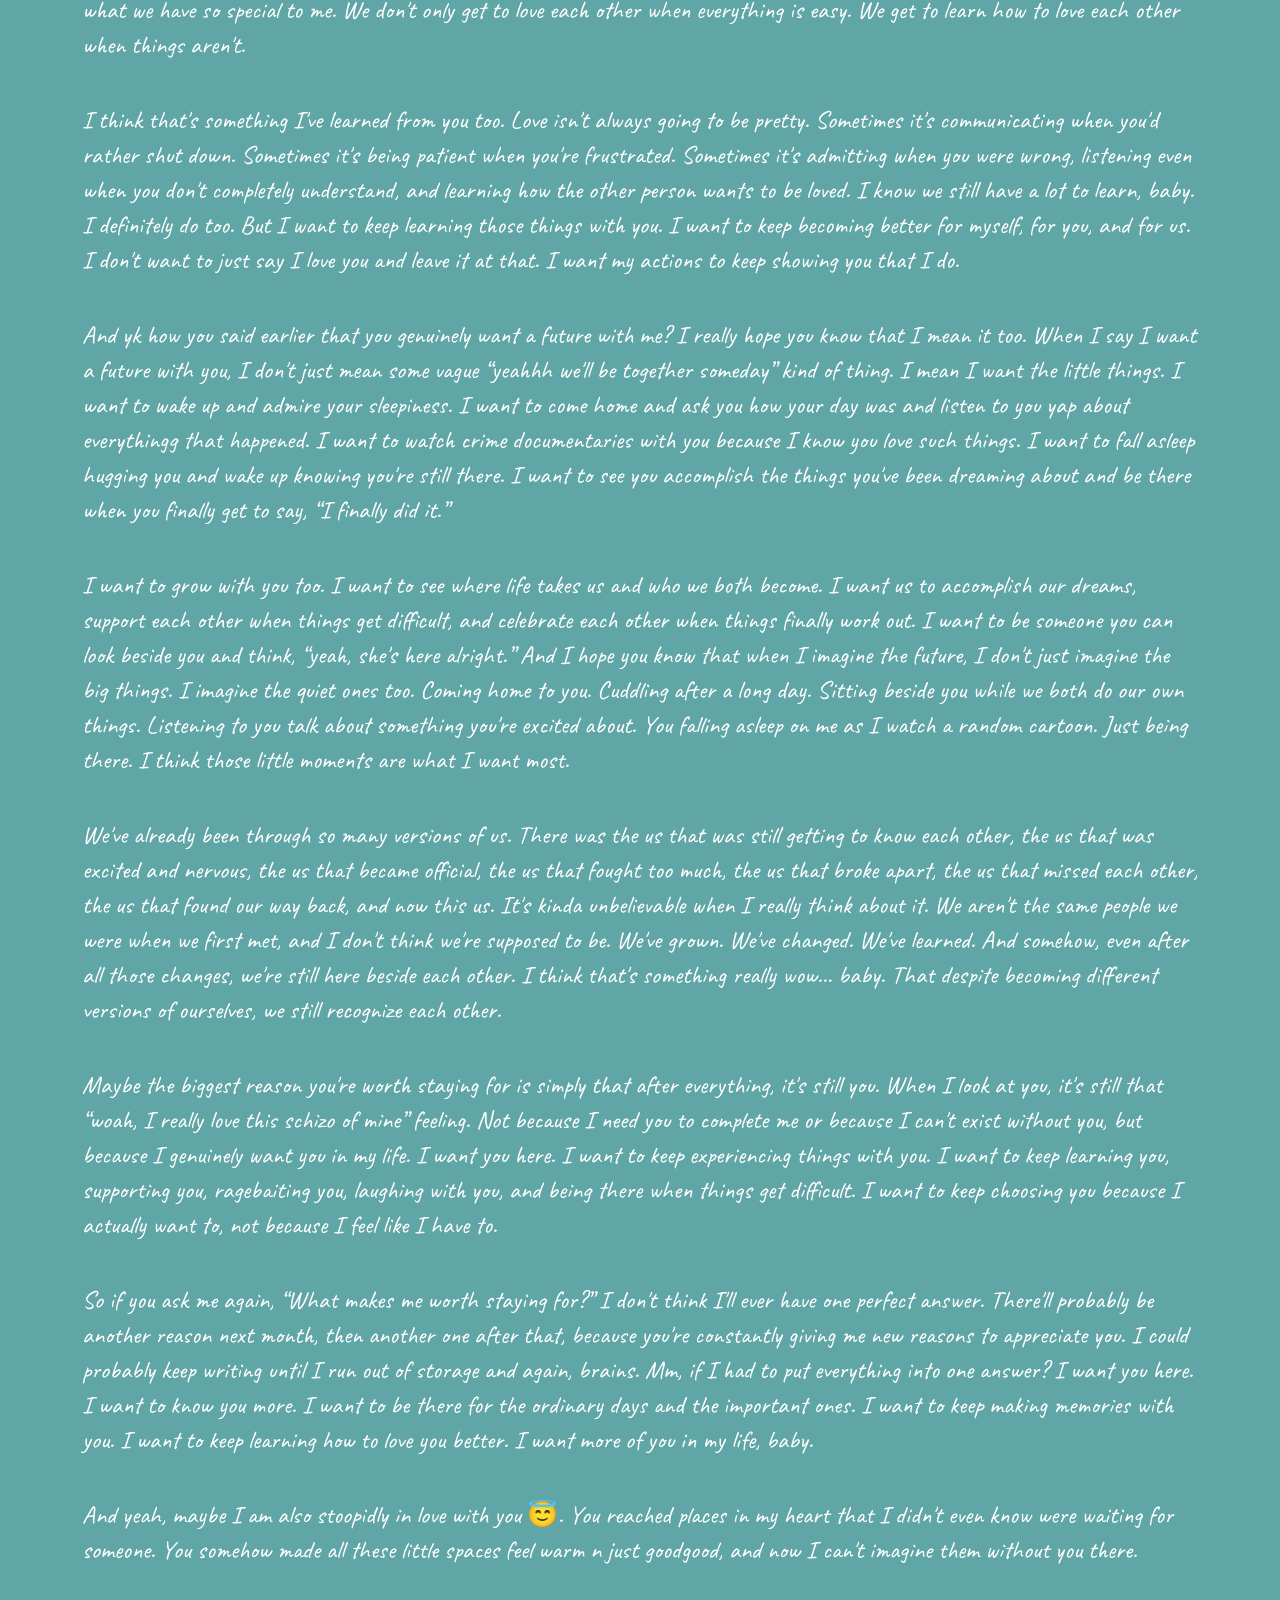
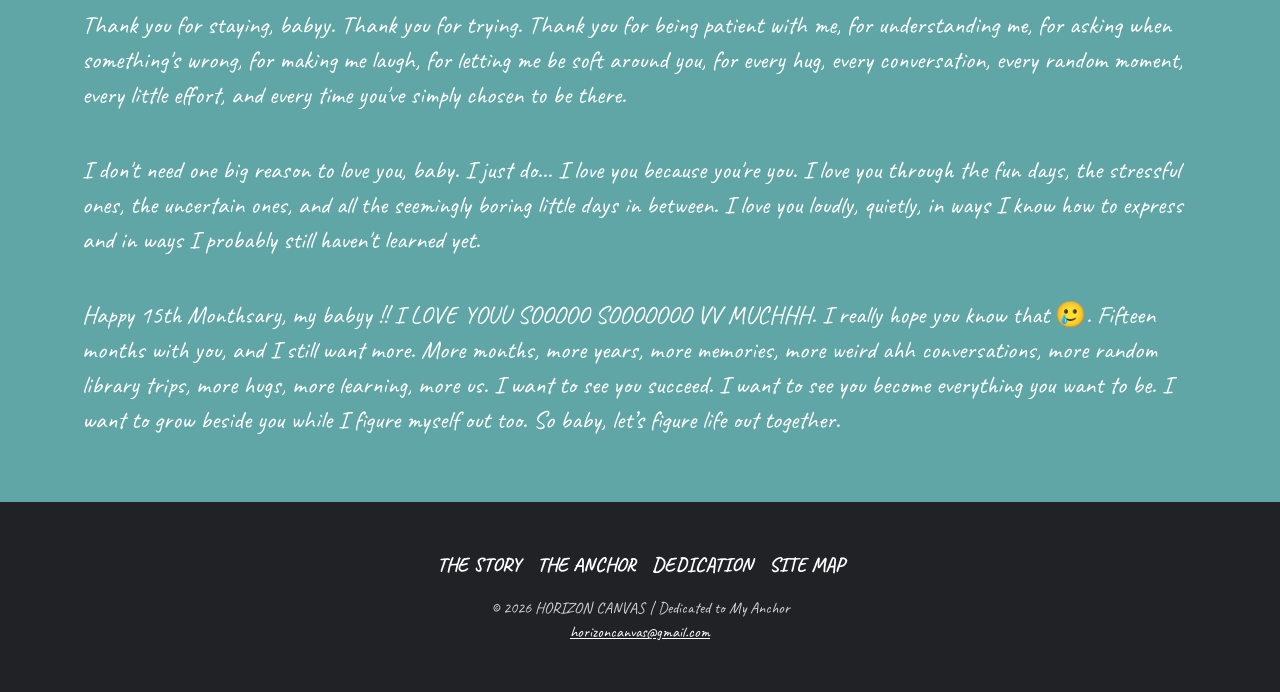
==== commit 74b97bfb: "Update august.html" ====
--- a/august.html
+++ b/august.html
@@ -65,7 +65,7 @@
       </div>
     </div>
 
-    <div class="container py-5 text-center">
+    <div class="container py-5">
   <h2>August 15, 2026</h2>
     
 <p>Happy 15th Monthsary, my babyy!!</p>
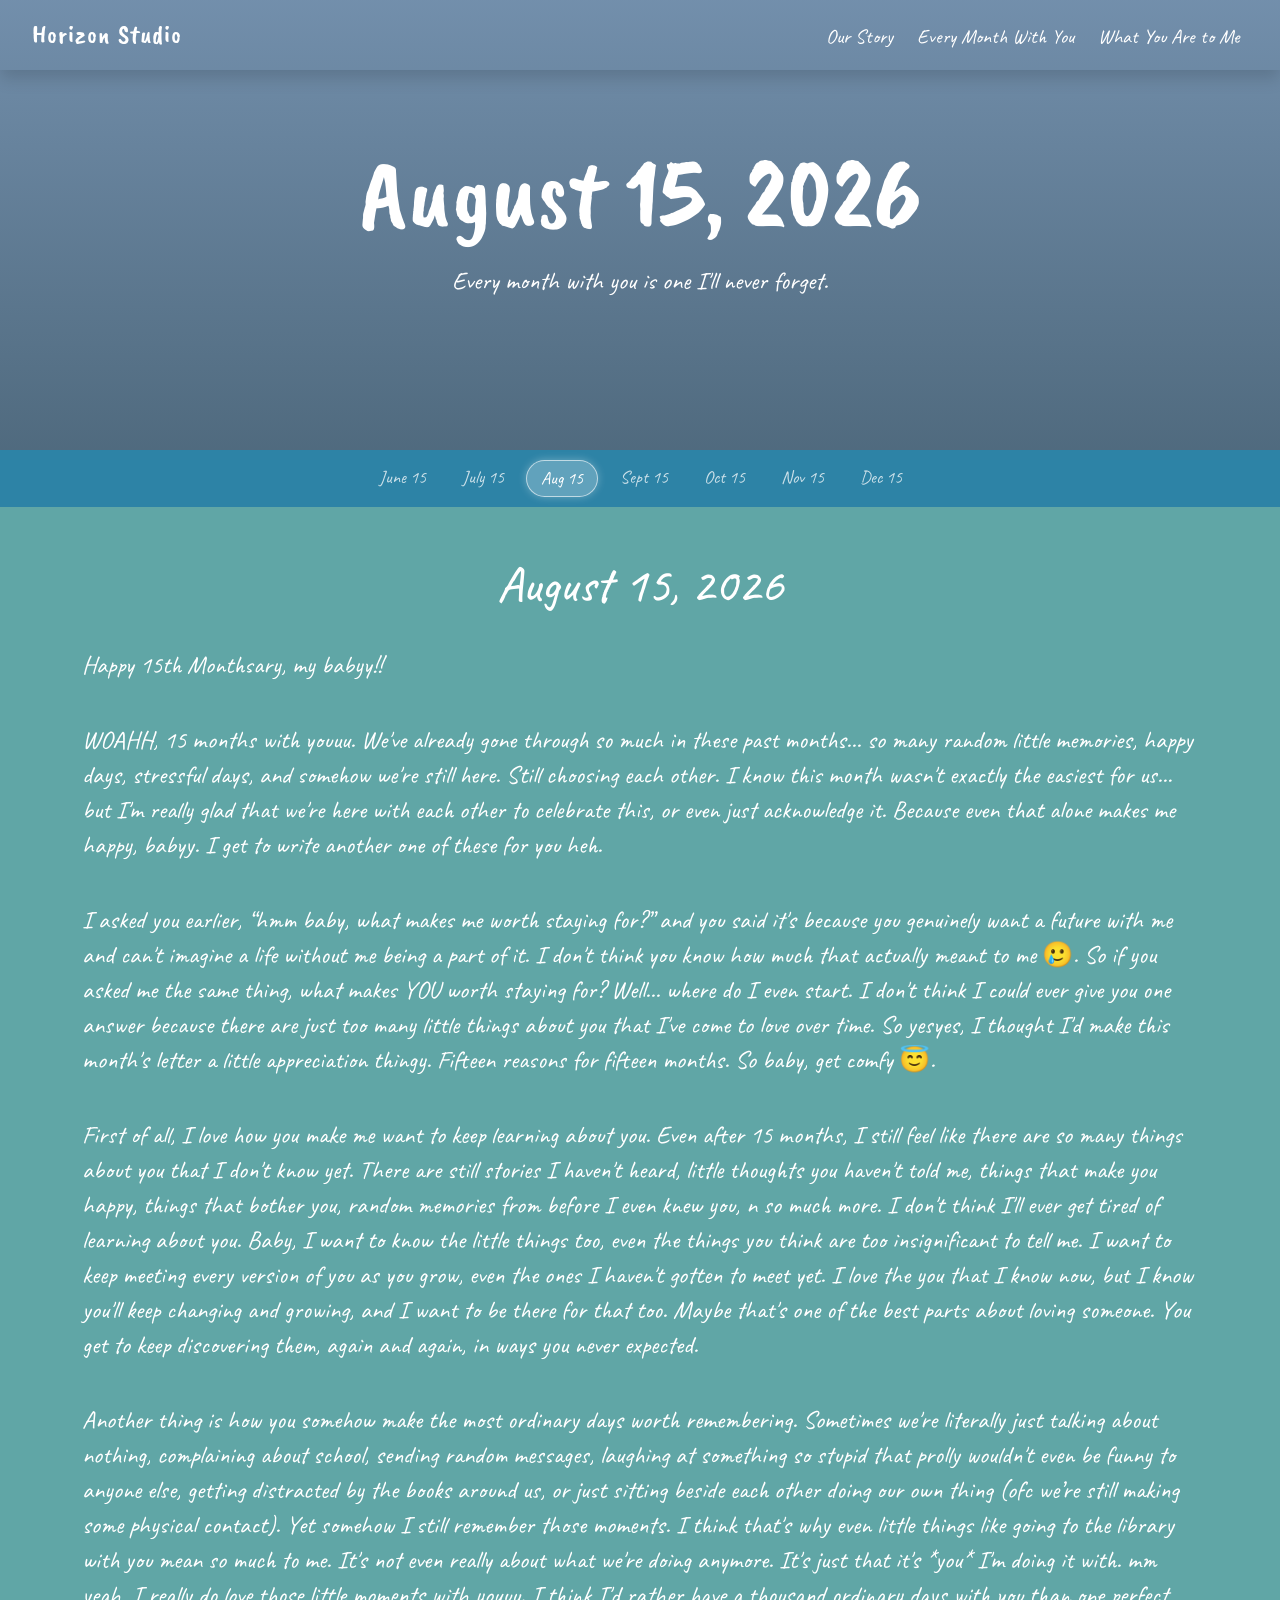
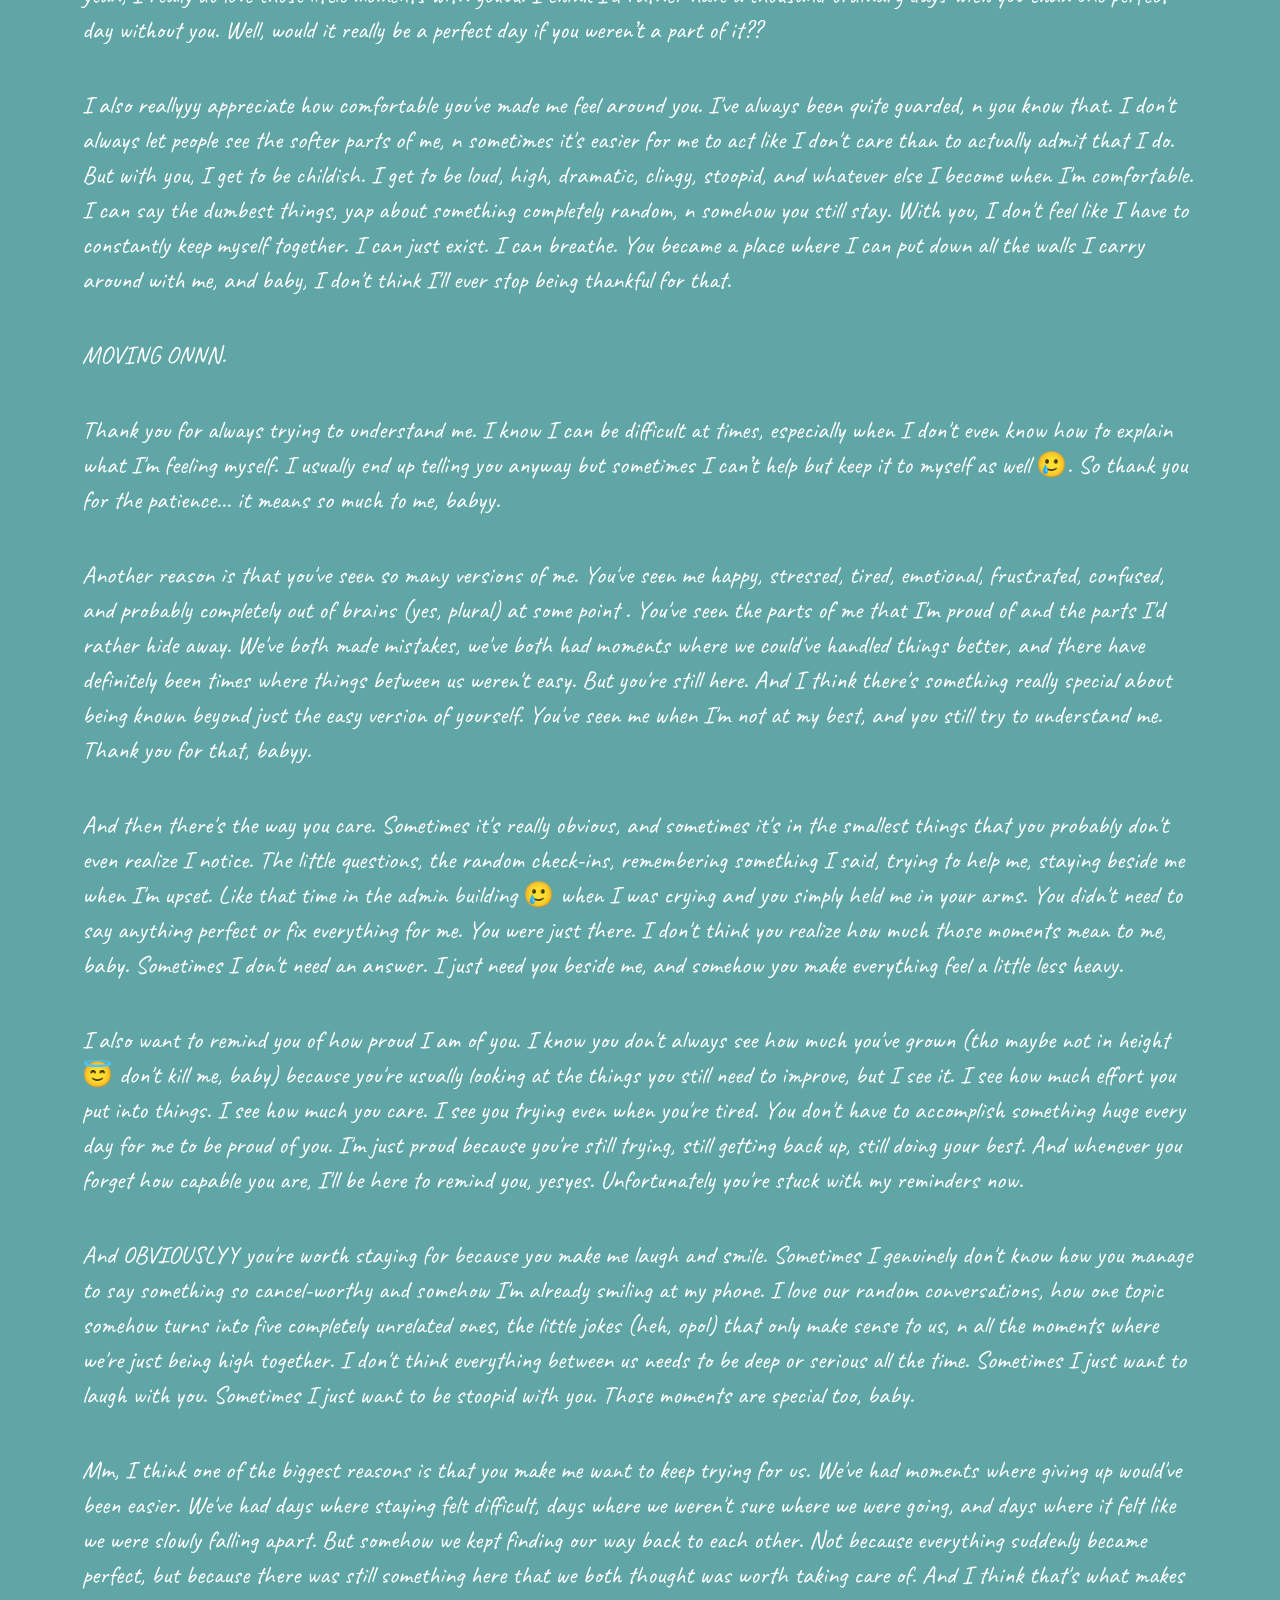
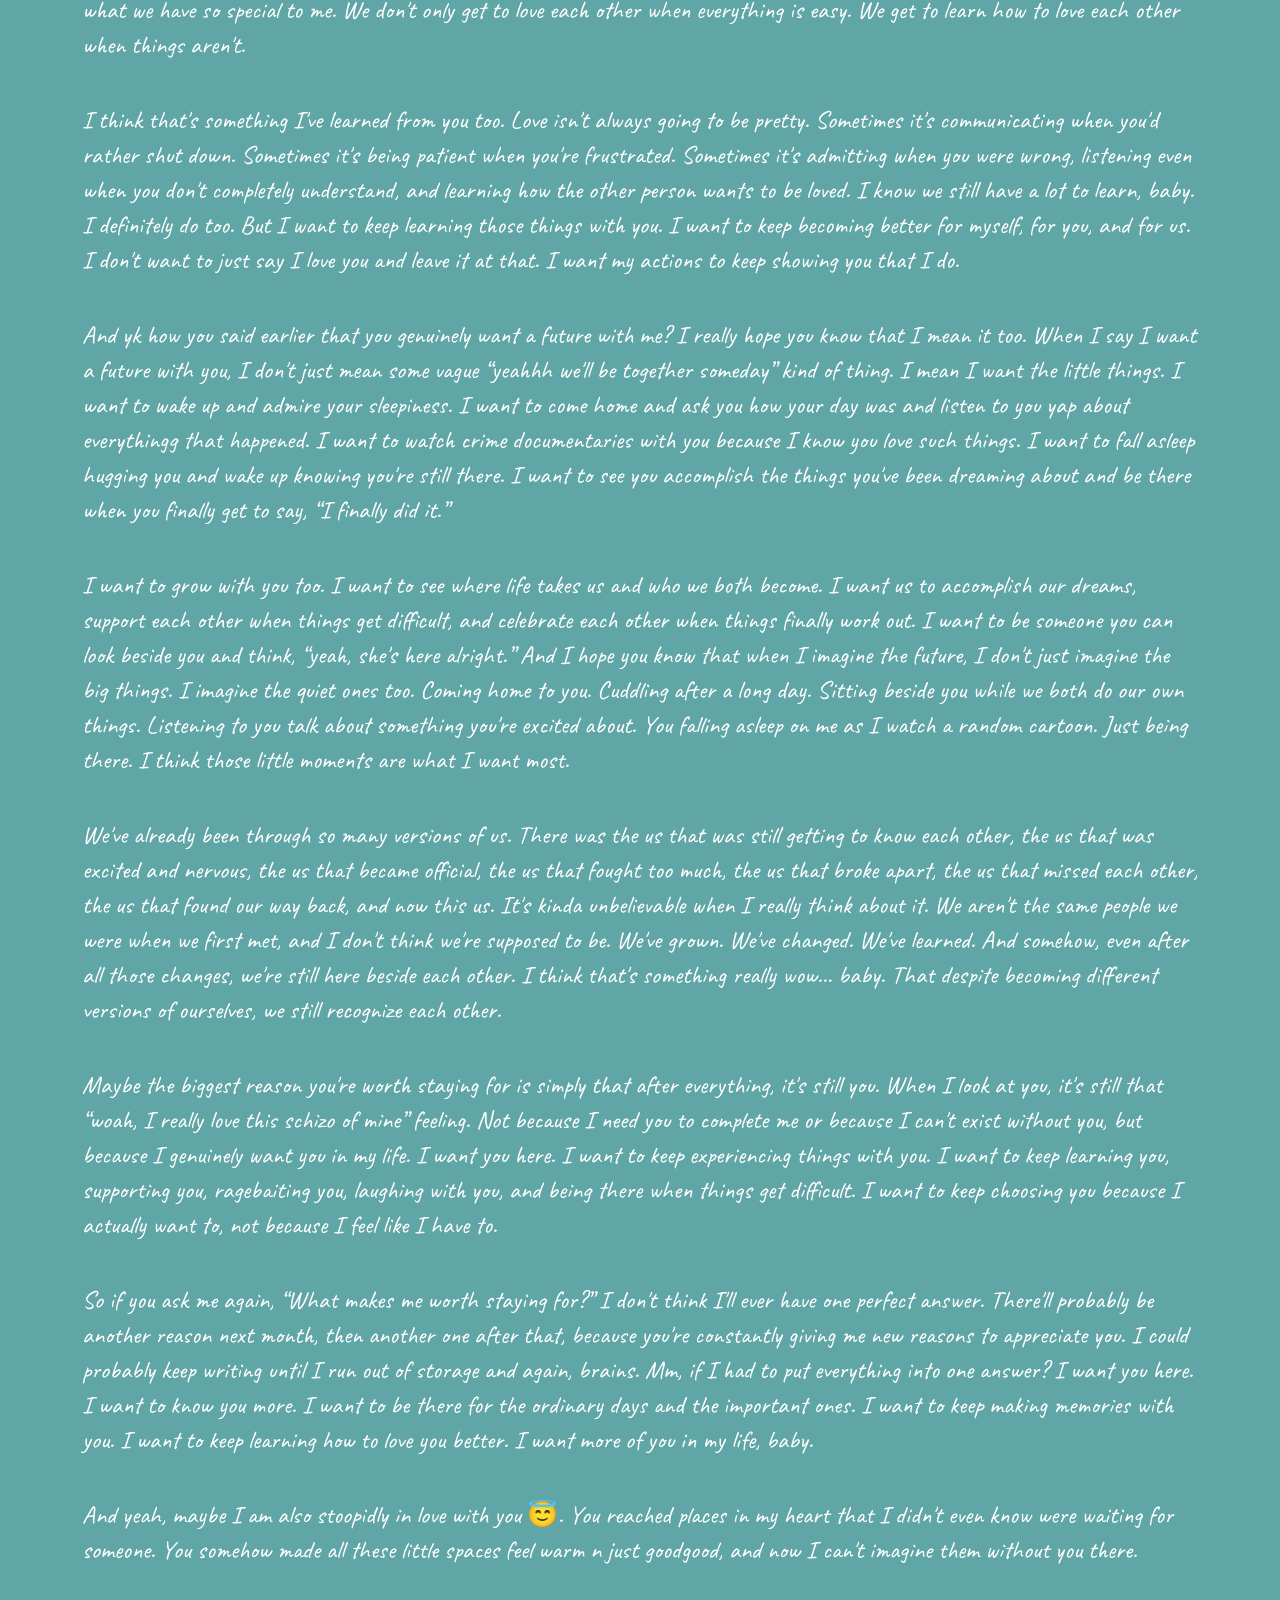
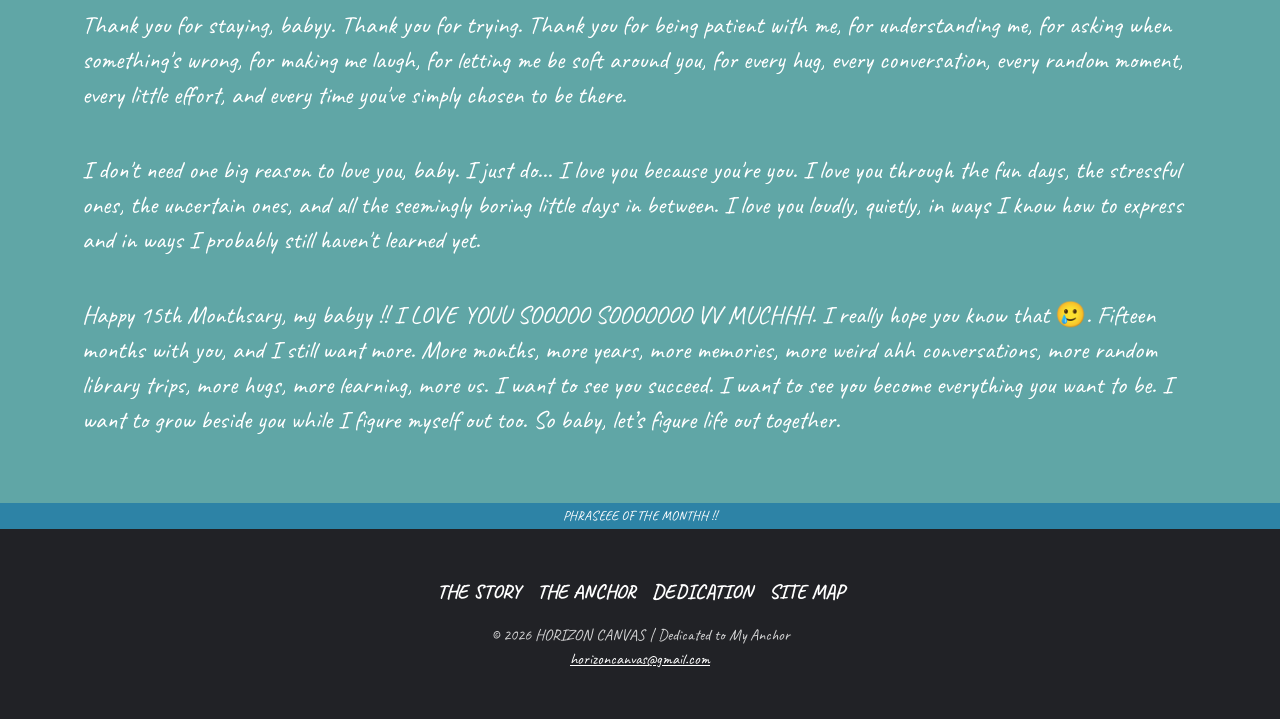
==== commit 0bcb3814: "Update august.html" ====
--- a/august.html
+++ b/august.html
@@ -137,7 +137,12 @@
 <p>Happy 15th Monthsary, my babyy !! I LOVE YOUU SOOOOO SOOOOOOO VV MUCHHH. I really hope you know that 🥲. Fifteen months with you, and I still want more. More months, more years, more memories, more weird ahh conversations, more random library trips, more hugs, more learning, more us. I want to see you succeed. I want to see you become everything you want to be. I want to grow beside you while I figure myself out too. So baby, let’s figure life out together.</p>
 
 </div>
-
+<div class="card-footer p-0">
+    <button class="btn btn-sm btn-outline-info reveal-btn w-100 rounded-0">
+        <span class="default-text">PHRASEEE OF THE MONTHH !!</span>
+        <span class="hover-text">"HUH 15TH? baby forget the- it's okayy" "heh save the joke for next month baby 😇"</span>
+    </button>
+</div>
     <footer class="mt-auto py-5">
       <div class="container text-center">
         <nav class="mb-3 d-flex flex-wrap justify-content-center gap-3">
